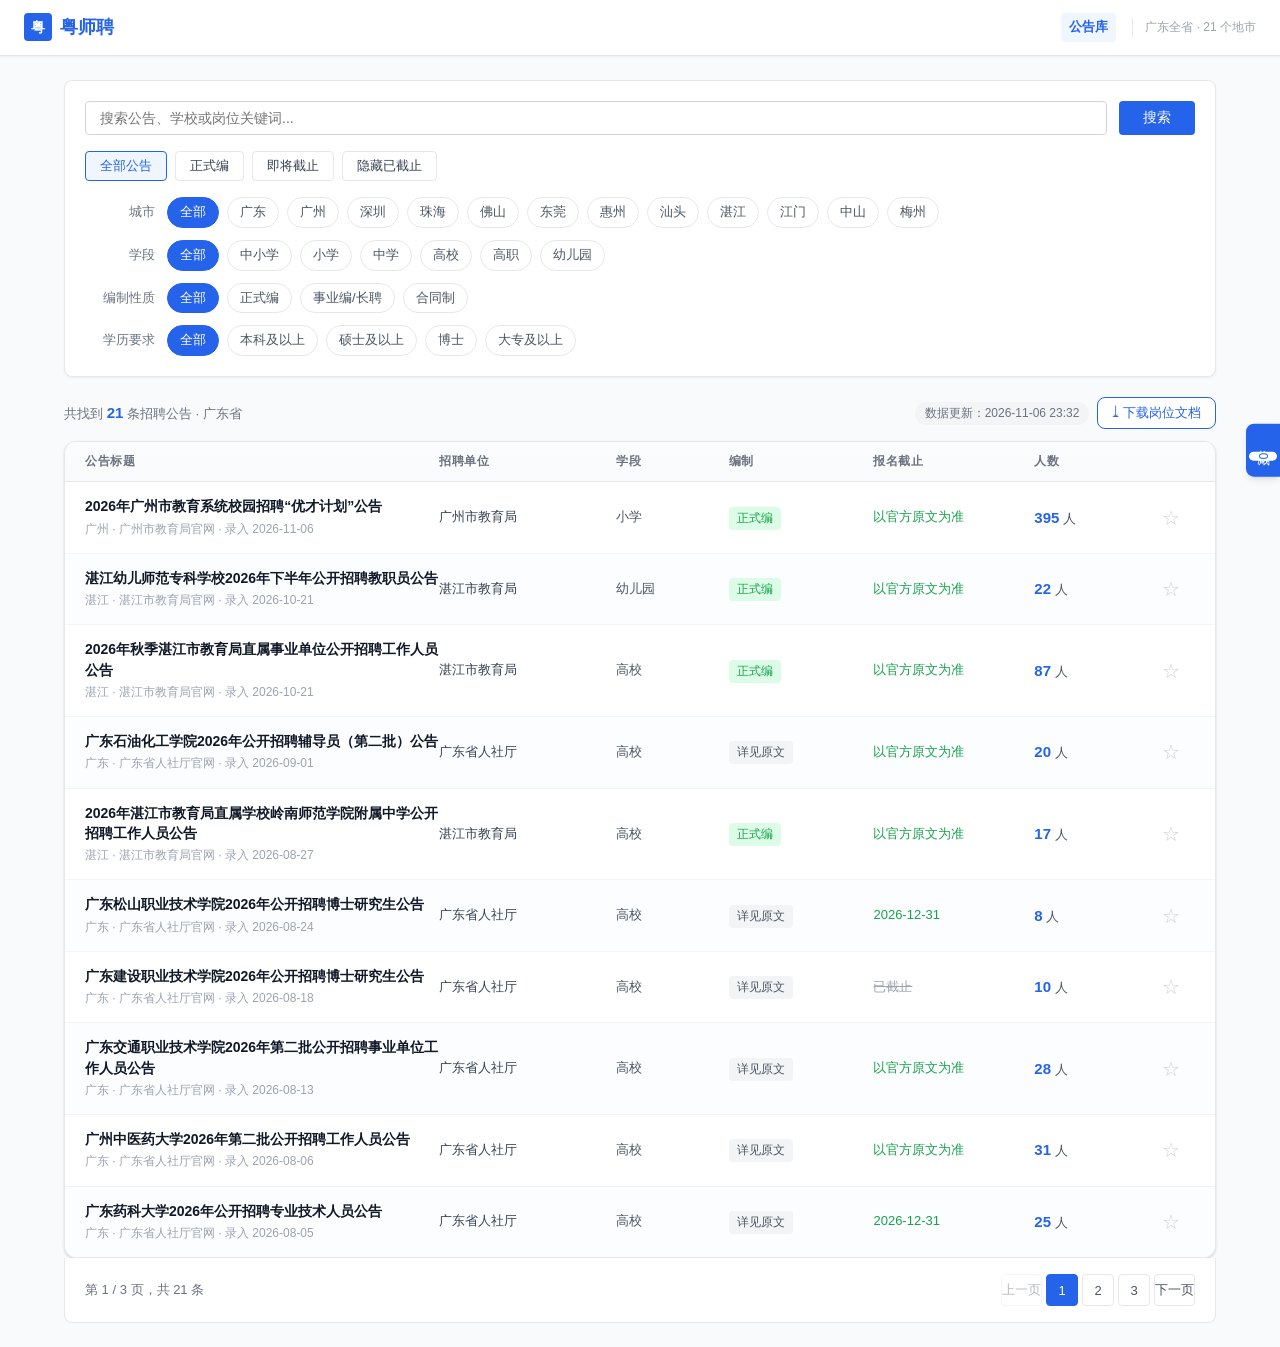
==== index.html @ 8f958a73 "Add files via upload" ====
<!DOCTYPE html>
<html lang="zh-CN">
<head>
  <meta charset="UTF-8">
  <meta name="viewport" content="width=device-width, initial-scale=1.0">
  <title>粤师聘 · 广东省教师招聘公告聚合平台</title>
  <link rel="stylesheet" href="styles.css">
</head>
<body>
<div class="app">
  <!-- 顶部导航 -->
  <nav class="navbar">
    <div class="nav-brand">
      <div class="logo">粤</div>
      <span>粤师聘</span>
    </div>
    <div class="nav-right">
      <a href="index.html" class="nav-link active">公告库</a>
      <span class="nav-note">广东全省 · 21 个地市</span>
    </div>
  </nav>

  <div class="container">
    <!-- 筛选区 -->
    <div class="filter-card">
      <div class="search-row">
        <input type="text" class="search-input" id="searchInput" placeholder="搜索公告、学校或岗位关键词...">
        <button class="search-btn" onclick="doSearch()">搜索</button>
      </div>

      <div class="quick-filters">
        <button class="quick-btn active" data-filter="all" onclick="setQuickFilter(this)">全部公告</button>
        <button class="quick-btn" data-filter="formal" onclick="setQuickFilter(this)">正式编</button>
        <button class="quick-btn" data-filter="soon" onclick="setQuickFilter(this)">即将截止</button>
        <button class="quick-btn" data-filter="hideExpired" onclick="setQuickFilter(this)">隐藏已截止</button>
      </div>

      <div class="filter-row">
        <span class="filter-label">城市</span>
        <div class="filter-tags" id="cityTags"></div>
      </div>
      <div class="filter-row">
        <span class="filter-label">学段</span>
        <div class="filter-tags" id="stageTags"></div>
      </div>
      <div class="filter-row">
        <span class="filter-label">编制性质</span>
        <div class="filter-tags" id="estTags"></div>
      </div>
      <div class="filter-row">
        <span class="filter-label">学历要求</span>
        <div class="filter-tags" id="eduTags"></div>
      </div>
    </div>

    <!-- 统计栏 -->
    <div class="stats-bar">
      <span>共找到 <strong id="totalCount">0</strong> 条招聘公告 · 广东省</span>
      <div class="stats-actions">
        <span class="stats-updated">数据更新：<span id="updatedAt">--</span></span>
        <button class="export-btn" onclick="exportJobs()">⤓ 下载岗位文档</button>
      </div>
    </div>

    <!-- 公告列表 -->
    <div class="table-card">
      <div class="table-header">
        <span>公告标题</span>
        <span>招聘单位</span>
        <span>学段</span>
        <span>编制</span>
        <span>报名截止</span>
        <span>人数</span>
        <span></span>
      </div>
      <div id="jobList"></div>
    </div>

    <!-- 分页 -->
    <div class="pagination">
      <div class="page-info" id="pageInfo">第 1 页</div>
      <div class="page-btns" id="pageBtns"></div>
    </div>
  </div>
</div>

<!-- 右侧收藏栏 -->
<button class="fav-tab" id="favTab" onclick="toggleFavPanel()">收藏<span class="fav-count" id="favCount">0</span></button>
<div class="fav-panel" id="favPanel">
  <div class="fav-panel-header">
    <span>我的收藏</span>
    <button class="fav-panel-close" onclick="toggleFavPanel()">✕</button>
  </div>
  <div class="fav-panel-list" id="favList"></div>
</div>

<script src="mock.js"></script>
<script src="data.js"></script>
<script src="api.js"></script>
<script>
  // 当前筛选状态
  const state = {
    keyword: "",
    city: "全部",
    stage: "全部",
    establishment: "全部",
    education: "全部",
    onlyFormal: false,
    onlySoon: false,
    hideExpired: false,
    page: 1,
    pageSize: 10
  };

  let allJobs = [];

  // ===== 已读 & 收藏（存浏览器本地，关掉网页也记得）=====
  const store = {
    get(key) {
      try { return localStorage.getItem(key); } catch (e) { return null; }
    },
    set(key, val) {
      try { localStorage.setItem(key, val); } catch (e) {}
    }
  };

  const viewedIds = new Set(JSON.parse(store.get('ysp_viewed') || '[]'));
  let favIds = JSON.parse(store.get('ysp_favs') || '[]');

  function markViewed(id) {
    viewedIds.add(id);
    store.set('ysp_viewed', JSON.stringify([...viewedIds]));
  }
  function isFav(id) { return favIds.includes(id); }
  function toggleFav(id, event) {
    event.stopPropagation();
    if (isFav(id)) {
      favIds = favIds.filter(x => x !== id);
    } else {
      favIds.unshift(id);
    }
    store.set('ysp_favs', JSON.stringify(favIds));
    loadJobs();
    renderFavPanel();
  }

  // 初始化筛选标签
  function initTags() {
    renderTags("cityTags", FILTER_OPTIONS.city, "city");
    renderTags("stageTags", FILTER_OPTIONS.stage, "stage");
    renderTags("estTags", FILTER_OPTIONS.establishment, "establishment");
    renderTags("eduTags", FILTER_OPTIONS.education, "education");
  }

  function renderTags(containerId, options, key) {
    const container = document.getElementById(containerId);
    container.innerHTML = options.map(opt =>
      `<span class="filter-tag ${state[key] === opt ? 'active' : ''}" onclick="setFilter('${key}','${opt}')">${opt}</span>`
    ).join('');
  }

  function setFilter(key, value) {
    state[key] = value;
    state.page = 1;
    initTags();
    loadJobs();
  }

  function setQuickFilter(btn) {
    const f = btn.dataset.filter;
    document.querySelectorAll('.quick-btn').forEach(b => b.classList.remove('active'));

    if (f === 'all') {
      state.onlyFormal = false;
      state.onlySoon = false;
      state.hideExpired = false;
    } else if (f === 'formal') {
      state.onlyFormal = !state.onlyFormal;
      state.onlySoon = false;
      state.hideExpired = false;
    } else if (f === 'soon') {
      state.onlySoon = !state.onlySoon;
      state.onlyFormal = false;
      state.hideExpired = false;
    } else if (f === 'hideExpired') {
      state.hideExpired = !state.hideExpired;
      state.onlyFormal = false;
      state.onlySoon = false;
    }

    if (state.onlyFormal || state.hideExpired || state.onlySoon) {
      btn.classList.add('active');
    } else {
      document.querySelector('.quick-btn[data-filter="all"]').classList.add('active');
    }
    state.page = 1;
    loadJobs();
  }

  function doSearch() {
    state.keyword = document.getElementById('searchInput').value.trim();
    state.page = 1;
    loadJobs();
  }

  document.getElementById('searchInput').addEventListener('keydown', (e) => {
    if (e.key === 'Enter') doSearch();
  });

  // 加载公告列表
  async function loadJobs() {
    const { list, total } = await API.getJobs(state);
    allJobs = list;
    document.getElementById('totalCount').textContent = total;

    const start = (state.page - 1) * state.pageSize;
    const pageData = list.slice(start, start + state.pageSize);

    renderList(pageData);
    renderPagination(total);
  }

  function getDeadlineClass(deadline) {
    if (!deadline) return { cls: "deadline-ok", text: "以官方原文为准" };
    const today = new Date();
    const d = new Date(deadline);
    const days = (d - today) / (1000 * 60 * 60 * 24);
    if (days < 0) return { cls: "deadline-over", text: "已截止" };
    if (days <= 7) return { cls: "deadline-soon", text: `${deadline}（${Math.ceil(days)}天）` };
    return { cls: "deadline-ok", text: deadline };
  }

  function getEstBadge(est) {
    if (est.includes("正式编")) return `<span class="badge badge-formal">${est}</span>`;
    if (est.includes("事业编")) return `<span class="badge badge-formal">${est}</span>`;
    if (est.includes("长聘")) return `<span class="badge badge-talent">${est}</span>`;
    return `<span class="badge badge-contract">${est}</span>`;
  }

  function renderList(jobs) {
    const container = document.getElementById('jobList');
    if (jobs.length === 0) {
      container.innerHTML = '<div class="empty-state"><div class="empty-icon">🔍</div><div>暂无符合条件的招聘公告</div><div class="empty-tip">试试换个城市，或点「全部公告」重置筛选</div></div>';
      return;
    }
    container.innerHTML = jobs.map(j => {
      const dl = getDeadlineClass(j.deadline);
      return `
        <div class="table-row ${viewedIds.has(j.id) ? 'viewed' : ''}" onclick="goDetail(${j.id})">
          <div class="c-title">
            <div class="job-title">${j.title}</div>
            <div class="job-meta">${j.city} · ${j.source} · 录入 ${j.recordedAt}</div>
          </div>
          <div class="c-school">${j.school}</div>
          <div class="c-stage">${j.stage}</div>
          <div class="c-est">${getEstBadge(j.establishment)}</div>
          <div class="c-deadline ${dl.cls}">${dl.text}</div>
          <div class="c-head">${j.headcount ? `<strong>${j.headcount}</strong> 人` : '<span style="color:var(--gray-400);">详见原文</span>'}</div>
          <div class="c-fav">
            <button class="fav-star ${isFav(j.id) ? 'active' : ''}" onclick="toggleFav(${j.id}, event)" title="${isFav(j.id) ? '取消收藏' : '收藏'}">${isFav(j.id) ? '★' : '☆'}</button>
          </div>
        </div>
      `;
    }).join('');
  }

  function renderPagination(total) {
    const totalPages = Math.ceil(total / state.pageSize) || 1;
    document.getElementById('pageInfo').textContent = `第 ${state.page} / ${totalPages} 页，共 ${total} 条`;

    let btns = `<button class="page-btn" onclick="goPage(${state.page - 1})" ${state.page <= 1 ? 'disabled' : ''}>上一页</button>`;
    for (let i = 1; i <= totalPages; i++) {
      if (i === 1 || i === totalPages || Math.abs(i - state.page) <= 1) {
        btns += `<button class="page-btn ${i === state.page ? 'active' : ''}" onclick="goPage(${i})">${i}</button>`;
      } else if (Math.abs(i - state.page) === 2) {
        btns += `<span style="padding:0 4px;color:var(--gray-400);">...</span>`;
      }
    }
    btns += `<button class="page-btn" onclick="goPage(${state.page + 1})" ${state.page >= totalPages ? 'disabled' : ''}>下一页</button>`;
    document.getElementById('pageBtns').innerHTML = btns;
  }

  function goPage(p) {
    state.page = p;
    loadJobs();
    window.scrollTo({ top: 0, behavior: 'smooth' });
  }

  function goDetail(id) {
    markViewed(id);
    window.location.href = `detail.html?id=${id}`;
  }

  // ===== 右侧收藏面板 =====
  function toggleFavPanel() {
    document.getElementById('favPanel').classList.toggle('open');
  }

  async function renderFavPanel() {
    document.getElementById('favCount').textContent = favIds.length;
    const { list } = await API.getJobs({});
    const favJobs = favIds.map(id => list.find(j => j.id === id)).filter(Boolean);
    const box = document.getElementById('favList');
    if (favJobs.length === 0) {
      box.innerHTML = '<div class="fav-empty">还没有收藏公告<br>点击列表右侧的 ☆ 即可收藏</div>';
      return;
    }
    box.innerHTML = favJobs.map(j => {
      const dl = getDeadlineClass(j.deadline);
      return `
        <div class="fav-item" onclick="goDetail(${j.id})">
          <div class="fav-item-title">${j.title}</div>
          <div class="fav-item-meta">
            <span class="${dl.cls}">截止 ${dl.text}</span>
            <button class="fav-item-remove" onclick="toggleFav(${j.id}, event)" title="移除收藏">✕</button>
          </div>
        </div>
      `;
    }).join('');
  }

  // 导出当前筛选结果（Excel / WPS 可直接打开的表格）
  function exportJobs() {
    const jobs = allJobs;
    if (!jobs.length) {
      alert('当前没有公告可以导出，请先调整筛选条件');
      return;
    }
    const head = ['公告标题', '城市', '招聘单位', '学段', '编制性质', '招聘人数', '学历要求', '报名截止', '录入日期', '原文链接'];
    const rows = jobs.map(j => [
      j.title,
      j.city,
      j.school,
      j.stage,
      j.establishment,
      j.headcount ? j.headcount + ' 人' : '详见原文',
      j.education,
      j.deadline || '以官方原文为准',
      j.recordedAt,
      j.sourceUrl
    ]);
    const esc = v => '"' + String(v == null ? '' : v).replace(/"/g, '""') + '"';
    const csv = [head, ...rows].map(r => r.map(esc).join(',')).join('\r\n');
    const blob = new Blob(['\ufeff' + csv], { type: 'text/csv;charset=utf-8' });
    const a = document.createElement('a');
    a.href = URL.createObjectURL(blob);
    a.download = '粤师聘-岗位列表-' + new Date().toISOString().slice(0, 10) + '.csv';
    document.body.appendChild(a);
    a.click();
    document.body.removeChild(a);
    setTimeout(() => URL.revokeObjectURL(a.href), 1000);
  }

  // 显示数据更新日期（由爬虫写进 data.js，取不到就用最新一条公告的日期）
  function showUpdatedAt() {
    let t = window.DATA_UPDATED || '';
    if (!t && MOCK_JOBS.length) {
      t = MOCK_JOBS.map(j => j.recordedAt).sort().pop();
    }
    document.getElementById('updatedAt').textContent = t || '--';
  }

  // 初始化
  initTags();
  loadJobs();
  renderFavPanel();
  showUpdatedAt();
</script>
</body>
</html>
---- styles.css ----
/* ===== Design Tokens ===== */
:root {
  /* Colors */
  --primary: #2563eb;
  --primary-dark: #1d4ed8;
  --primary-light: #eff6ff;
  --success: #16a34a;
  --success-bg: #dcfce7;
  --warning: #ea580c;
  --warning-bg: #ffedd5;
  --danger: #dc2626;
  --danger-bg: #fee2e2;
  --gray-50: #f9fafb;
  --gray-100: #f3f4f6;
  --gray-200: #e5e7eb;
  --gray-300: #d1d5db;
  --gray-400: #9ca3af;
  --gray-500: #6b7280;
  --gray-600: #4b5563;
  --gray-700: #374151;
  --gray-800: #1f2937;
  --gray-900: #111827;

  /* Radius */
  --radius-sm: 4px;
  --radius: 8px;
  --radius-lg: 12px;

  /* Spacing */
  --space-1: 4px;
  --space-2: 8px;
  --space-3: 12px;
  --space-4: 16px;
  --space-5: 20px;
  --space-6: 24px;
  --space-8: 32px;

  /* Shadow */
  --shadow-sm: 0 1px 2px rgba(0,0,0,0.05);
  --shadow: 0 1px 3px rgba(0,0,0,0.1), 0 1px 2px rgba(0,0,0,0.06);
  --shadow-md: 0 4px 6px -1px rgba(0,0,0,0.1), 0 2px 4px -2px rgba(0,0,0,0.1);

  /* Font */
  --font: -apple-system, BlinkMacSystemFont, "Segoe UI", "PingFang SC", "Hiragino Sans GB", "Microsoft YaHei", sans-serif;
}

/* ===== Reset ===== */
* { margin: 0; padding: 0; box-sizing: border-box; }
body {
  font-family: var(--font);
  font-size: 14px;
  color: var(--gray-800);
  background: var(--gray-50);
  line-height: 1.6;
}
a { color: inherit; text-decoration: none; }
button { cursor: pointer; font-family: inherit; }
ul { list-style: none; }

/* ===== App Shell ===== */
.app {
  min-height: 100vh;
  display: flex;
  flex-direction: column;
}

/* Top Nav */
.navbar {
  background: #fff;
  border-bottom: 1px solid var(--gray-200);
  padding: 0 var(--space-6);
  height: 56px;
  display: flex;
  align-items: center;
  justify-content: space-between;
  position: sticky;
  top: 0;
  z-index: 100;
  box-shadow: var(--shadow-sm);
}
.nav-brand {
  display: flex;
  align-items: center;
  gap: var(--space-2);
  font-size: 18px;
  font-weight: 700;
  color: var(--primary);
}
.nav-brand .logo {
  width: 28px; height: 28px;
  background: var(--primary);
  border-radius: var(--radius-sm);
  display: flex; align-items: center; justify-content: center;
  color: #fff; font-size: 14px;
}
.nav-right {
  display: flex; align-items: center; gap: var(--space-4);
}
.nav-link {
  font-size: 13px; color: var(--gray-600);
  padding: var(--space-1) var(--space-2);
  border-radius: var(--radius-sm);
}
.nav-link:hover { color: var(--primary); background: var(--primary-light); }
.nav-link.active { color: var(--primary); background: var(--primary-light); font-weight: 600; }
.nav-note {
  font-size: 12px;
  color: var(--gray-400);
  padding-left: var(--space-3);
  border-left: 1px solid var(--gray-200);
}
.nav-btn {
  padding: 6px 16px;
  background: var(--primary);
  color: #fff;
  border: none;
  border-radius: var(--radius-sm);
  font-size: 13px;
}
.nav-btn:hover { background: var(--primary-dark); }

/* Container */
.container {
  max-width: 1200px;
  width: 100%;
  margin: 0 auto;
  padding: var(--space-6);
}

/* ===== Filter Bar ===== */
.filter-card {
  background: #fff;
  border: 1px solid var(--gray-200);
  border-radius: var(--radius);
  padding: var(--space-5);
  margin-bottom: var(--space-5);
  box-shadow: var(--shadow-sm);
}
.filter-row {
  display: flex;
  align-items: center;
  gap: var(--space-3);
  margin-bottom: var(--space-3);
}
.filter-row:last-child { margin-bottom: 0; }
.filter-label {
  font-size: 13px;
  color: var(--gray-500);
  white-space: nowrap;
  min-width: 70px;
  text-align: right;
}
.filter-tags {
  display: flex; flex-wrap: wrap; gap: var(--space-2);
}
.filter-tag {
  padding: 4px 12px;
  border: 1px solid var(--gray-200);
  border-radius: 999px;
  font-size: 13px;
  color: var(--gray-600);
  background: #fff;
  transition: all .15s;
}
.filter-tag:hover { border-color: var(--primary); color: var(--primary); }
.filter-tag.active {
  background: var(--primary);
  color: #fff;
  border-color: var(--primary);
}
.search-row {
  display: flex; gap: var(--space-3);
  margin-bottom: var(--space-4);
}
.search-input {
  flex: 1;
  padding: 8px 14px;
  border: 1px solid var(--gray-300);
  border-radius: var(--radius-sm);
  font-size: 14px;
  outline: none;
}
.search-input:focus { border-color: var(--primary); box-shadow: 0 0 0 3px var(--primary-light); }
.search-btn {
  padding: 8px 24px;
  background: var(--primary);
  color: #fff;
  border: none;
  border-radius: var(--radius-sm);
  font-size: 14px;
}
.search-btn:hover { background: var(--primary-dark); }
.quick-filters {
  display: flex; gap: var(--space-2);
  margin-bottom: var(--space-4);
}
.quick-btn {
  padding: 5px 14px;
  border: 1px solid var(--gray-200);
  border-radius: var(--radius-sm);
  font-size: 13px;
  color: var(--gray-700);
  background: #fff;
  display: flex; align-items: center; gap: 4px;
}
.quick-btn:hover { border-color: var(--primary); color: var(--primary); }
.quick-btn.active { background: var(--primary-light); border-color: var(--primary); color: var(--primary); }

/* Stats Bar */
.stats-bar {
  display: flex; align-items: center; justify-content: space-between;
  margin-bottom: var(--space-3);
  font-size: 13px;
  color: var(--gray-500);
}
.stats-bar strong { color: var(--primary); font-size: 15px; }
.stats-updated {
  display: inline-flex; align-items: center;
  padding: 2px 10px;
  background: var(--gray-100);
  border-radius: 999px;
  font-size: 12px;
  color: var(--gray-500);
}
.stats-actions {
  display: flex; align-items: center; gap: var(--space-2);
}
.export-btn {
  display: inline-flex; align-items: center; gap: 4px;
  padding: 6px 14px;
  font-size: 13px;
  font-weight: 500;
  color: var(--primary);
  background: #fff;
  border: 1px solid var(--primary);
  border-radius: var(--radius);
  cursor: pointer;
  transition: all .15s;
}
.export-btn:hover {
  background: var(--primary);
  color: #fff;
  box-shadow: var(--shadow-sm);
}

/* ===== Job Table ===== */
.table-card {
  background: #fff;
  border: 1px solid var(--gray-200);
  border-radius: var(--radius-lg);
  overflow: hidden;
  box-shadow: var(--shadow);
}
.table-header {
  display: grid;
  grid-template-columns: 2.2fr 1.1fr 0.7fr 0.9fr 1fr 0.7fr 48px;
  padding: 10px var(--space-5);
  background: linear-gradient(180deg, #fbfcfe, var(--gray-50));
  border-bottom: 1px solid var(--gray-200);
  font-size: 12px;
  font-weight: 600;
  letter-spacing: .5px;
  color: var(--gray-500);
}
.table-row {
  display: grid;
  grid-template-columns: 2.2fr 1.1fr 0.7fr 0.9fr 1fr 0.7fr 48px;
  padding: 14px var(--space-5);
  border-bottom: 1px solid var(--gray-100);
  align-items: center;
  transition: background .15s, box-shadow .15s;
  cursor: pointer;
}
.table-row:nth-child(even) { background: #fcfdff; }
.table-row:last-child { border-bottom: none; }
.table-row:hover { background: var(--primary-light); box-shadow: inset 3px 0 0 var(--primary); }
.job-title {
  font-weight: 600;
  color: var(--gray-900);
  font-size: 14px;
  line-height: 1.45;
  margin-bottom: 3px;
  display: -webkit-box;
  -webkit-line-clamp: 2;
  -webkit-box-orient: vertical;
  overflow: hidden;
}
.job-meta {
  font-size: 12px;
  color: var(--gray-400);
}
.c-school { font-size: 13px; color: var(--gray-700); }
.c-stage { font-size: 13px; color: var(--gray-600); }
.c-head { font-size: 13px; color: var(--gray-600); }
.c-head strong { color: var(--primary); font-size: 15px; }
.c-fav { text-align: center; }

/* Empty state */
.empty-state {
  padding: 72px 20px;
  text-align: center;
  color: var(--gray-500);
}
.empty-state .empty-icon {
  font-size: 34px;
  margin-bottom: var(--space-3);
  opacity: .55;
}
.empty-state .empty-tip {
  margin-top: 6px;
  font-size: 12px;
  color: var(--gray-400);
}
.badge {
  display: inline-block;
  padding: 2px 8px;
  border-radius: var(--radius-sm);
  font-size: 12px;
  font-weight: 500;
}
.badge-formal { background: var(--success-bg); color: var(--success); }
.badge-contract { background: var(--gray-100); color: var(--gray-600); }
.badge-talent { background: #fef3c7; color: #b45309; }
.badge-warn { background: var(--warning-bg); color: var(--warning); }
.badge-expired { background: var(--danger-bg); color: var(--danger); }
.deadline-ok { color: var(--success); font-size: 13px; }
.deadline-soon { color: var(--warning); font-size: 13px; font-weight: 600; }
.deadline-over { color: var(--gray-400); font-size: 13px; text-decoration: line-through; }

/* ===== Pagination ===== */
.pagination {
  display: flex; align-items: center; justify-content: space-between;
  padding: var(--space-4) var(--space-5);
  background: #fff;
  border: 1px solid var(--gray-200);
  border-top: none;
  border-radius: 0 0 var(--radius) var(--radius);
}
.page-info { font-size: 13px; color: var(--gray-500); }
.page-btns { display: flex; gap: var(--space-1); }
.page-btn {
  min-width: 32px; height: 32px;
  border: 1px solid var(--gray-200);
  border-radius: var(--radius-sm);
  background: #fff;
  color: var(--gray-600);
  font-size: 13px;
  display: flex; align-items: center; justify-content: center;
}
.page-btn:hover { border-color: var(--primary); color: var(--primary); }
.page-btn.active { background: var(--primary); color: #fff; border-color: var(--primary); }
.page-btn:disabled { opacity: .4; cursor: not-allowed; }

/* ===== Detail Page ===== */
.detail-card {
  background: #fff;
  border: 1px solid var(--gray-200);
  border-radius: var(--radius);
  padding: var(--space-8);
  box-shadow: var(--shadow-sm);
}
.detail-back {
  display: inline-flex; align-items: center; gap: 4px;
  color: var(--primary);
  font-size: 13px;
  margin-bottom: var(--space-5);
}
.detail-title {
  font-size: 22px;
  font-weight: 700;
  color: var(--gray-900);
  margin-bottom: var(--space-4);
  line-height: 1.4;
}
.detail-meta {
  display: flex; flex-wrap: wrap; gap: var(--space-3);
  padding: var(--space-4);
  background: var(--gray-50);
  border-radius: var(--radius);
  margin-bottom: var(--space-6);
}
.meta-item {
  font-size: 13px;
  color: var(--gray-600);
}
.meta-item span { color: var(--gray-900); font-weight: 600; }
.detail-section { margin-bottom: var(--space-6); }
.detail-section h3 {
  font-size: 15px;
  font-weight: 600;
  color: var(--gray-900);
  margin-bottom: var(--space-3);
  padding-left: var(--space-2);
  border-left: 3px solid var(--primary);
}
.detail-section p, .detail-section li {
  font-size: 14px;
  color: var(--gray-700);
  line-height: 1.8;
}
.detail-section ul { padding-left: var(--space-5); }
.detail-section li { list-style: disc; margin-bottom: var(--space-1); }
.detail-actions {
  display: flex; gap: var(--space-3);
  margin-top: var(--space-6);
  padding-top: var(--space-5);
  border-top: 1px solid var(--gray-200);
}
.btn-primary {
  padding: 10px 24px;
  background: var(--primary);
  color: #fff;
  border: none;
  border-radius: var(--radius-sm);
  font-size: 14px;
  font-weight: 500;
}
.btn-primary:hover { background: var(--primary-dark); }
.btn-outline {
  padding: 10px 24px;
  background: #fff;
  color: var(--primary);
  border: 1px solid var(--primary);
  border-radius: var(--radius-sm);
  font-size: 14px;
  font-weight: 500;
}
.btn-outline:hover { background: var(--primary-light); }

/* ===== Responsive ===== */
@media (max-width: 768px) {
  .navbar { padding: 0 var(--space-3); }
  .nav-note { display: none; }
  .container { padding: var(--space-3); }
  .filter-card { padding: var(--space-4); }
  .filter-row { align-items: flex-start; flex-direction: column; gap: 6px; }
  .filter-label { min-width: auto; text-align: left; font-size: 12px; }
  .quick-filters { flex-wrap: wrap; }
  .stats-bar { font-size: 12px; flex-wrap: wrap; gap: 8px; }
  .stats-actions { flex: 0 0 100%; justify-content: space-between; }
  .export-btn { padding: 7px 12px; font-size: 12px; }

  /* 手机端：一行公告变成一张小卡片 */
  .table-header { display: none; }
  .table-row {
    display: flex;
    flex-wrap: wrap;
    align-items: center;
    gap: 8px;
    position: relative;
    padding: 14px 44px 14px 16px;
  }
  .table-row:hover { box-shadow: none; }
  .c-title { flex: 0 0 100%; margin-bottom: 2px; }
  .job-title { font-size: 15px; -webkit-line-clamp: 3; }
  .job-meta { font-size: 11px; }
  .c-school {
    flex: 0 0 100%;
    font-size: 12px;
    color: var(--gray-500);
    white-space: nowrap;
    overflow: hidden;
    text-overflow: ellipsis;
  }
  .c-stage, .c-est, .c-deadline, .c-head { font-size: 12px; }
  .c-stage::before { content: "学段 "; color: var(--gray-400); }
  .c-est { order: 5; }
  .c-head { order: 6; }
  .c-head::before { content: "招 "; color: var(--gray-400); }
  .c-head strong { font-size: 13px; }
  .c-deadline { order: 7; }
  .c-fav {
    position: absolute;
    top: 10px; right: 8px;
  }
  .detail-card { padding: var(--space-4); }
  .detail-title { font-size: 18px; }
}

/* ===== 已读标记 ===== */
.table-row.viewed .job-title { color: var(--gray-400); font-weight: 500; }
.table-row.viewed .job-meta { color: var(--gray-300); }

/* ===== 收藏星标 ===== */
.fav-star {
  background: none; border: none;
  font-size: 18px; line-height: 1;
  color: var(--gray-300);
  padding: 4px;
  transition: color .15s, transform .1s;
}
.fav-star:hover { color: #f59e0b; transform: scale(1.2); }
.fav-star.active { color: #f59e0b; }

/* ===== 右侧收藏栏 ===== */
.fav-tab {
  position: fixed; right: 0; top: 50%;
  transform: translateY(-50%);
  z-index: 200;
  background: var(--primary); color: #fff;
  border: none; border-radius: 8px 0 0 8px;
  padding: 16px 8px;
  font-size: 13px;
  writing-mode: vertical-lr;
  letter-spacing: 2px;
  box-shadow: var(--shadow-md);
}
.fav-tab:hover { background: var(--primary-dark); }
.fav-tab .fav-count {
  background: #fff; color: var(--primary);
  border-radius: 999px;
  padding: 1px 7px; margin-top: 8px;
  font-size: 12px; letter-spacing: 0;
}
.fav-panel {
  position: fixed; top: 0; right: -360px;
  width: 320px; height: 100vh;
  background: #fff;
  box-shadow: -4px 0 16px rgba(0,0,0,.12);
  z-index: 300;
  transition: right .25s ease;
  display: flex; flex-direction: column;
}
.fav-panel.open { right: 0; }
.fav-panel-header {
  display: flex; align-items: center; justify-content: space-between;
  padding: var(--space-4) var(--space-5);
  border-bottom: 1px solid var(--gray-200);
  font-size: 15px; font-weight: 600;
}
.fav-panel-close { background: none; border: none; font-size: 16px; color: var(--gray-500); }
.fav-panel-close:hover { color: var(--gray-800); }
.fav-panel-list { flex: 1; overflow-y: auto; padding: var(--space-3); }
.fav-item {
  border: 1px solid var(--gray-200);
  border-radius: var(--radius);
  padding: var(--space-3);
  margin-bottom: var(--space-2);
  cursor: pointer;
  transition: border-color .15s, background .15s;
}
.fav-item:hover { border-color: var(--primary); background: var(--primary-light); }
.fav-item-title {
  font-size: 13px; font-weight: 600; color: var(--gray-800);
  display: -webkit-box; -webkit-line-clamp: 2; -webkit-box-orient: vertical; overflow: hidden;
}
.fav-item-meta {
  display: flex; align-items: center; justify-content: space-between;
  margin-top: 6px; font-size: 12px;
}
.fav-item-remove { background: none; border: none; color: var(--gray-400); font-size: 13px; padding: 2px 6px; }
.fav-item-remove:hover { color: var(--danger); }
.fav-empty { text-align: center; color: var(--gray-400); padding: 60px 20px; font-size: 13px; line-height: 2; }
.btn-outline.fav-on { background: #fef3c7; border-color: #f59e0b; color: #b45309; }

@media (max-width: 768px) {
  .fav-panel { width: 85vw; right: -90vw; }
}
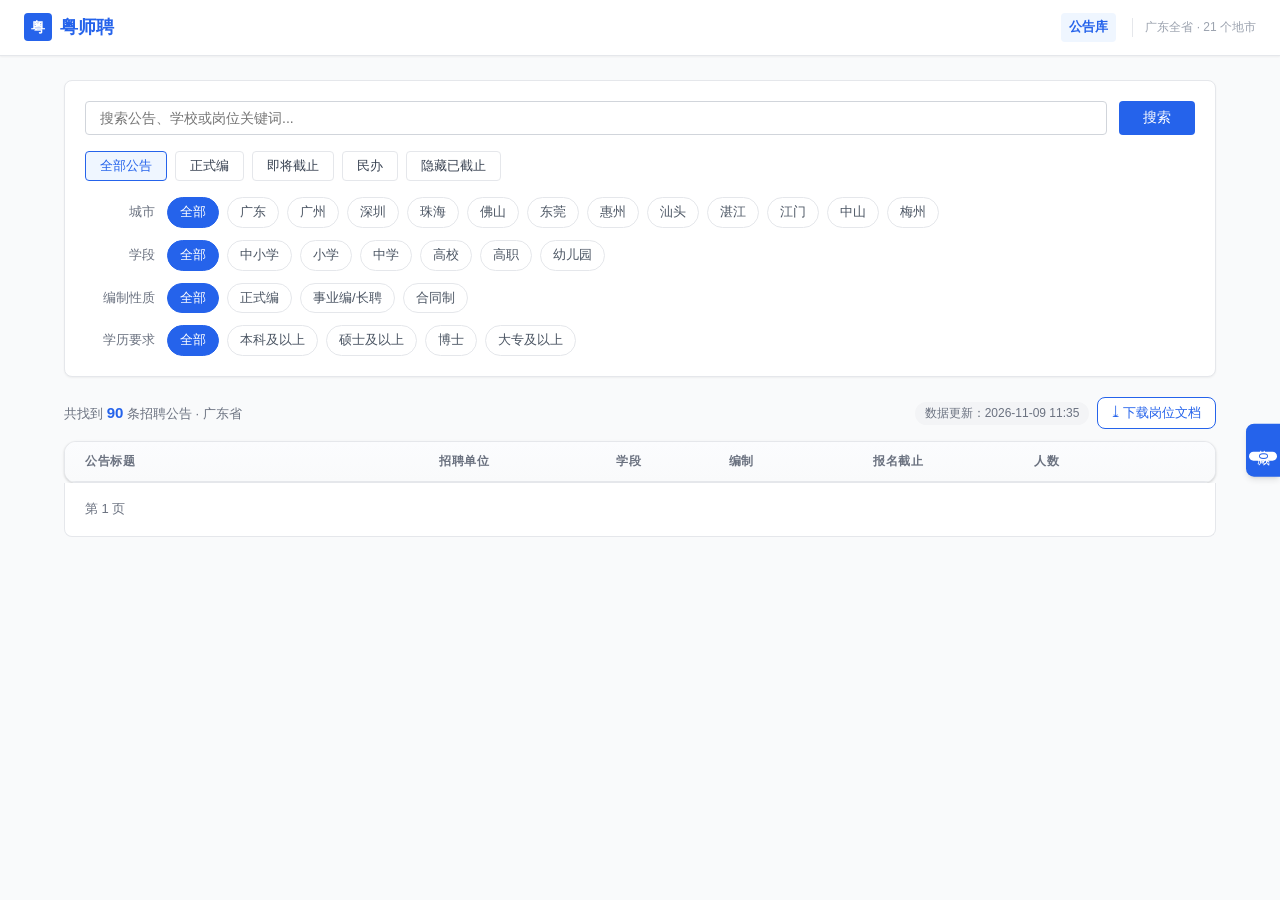
==== commit c7bfe6db: "页面增加正式编/即将截止/民办标签与民办筛选" ====
--- a/index.html
+++ b/index.html
@@ -32,6 +32,7 @@
         <button class="quick-btn active" data-filter="all" onclick="setQuickFilter(this)">全部公告</button>
         <button class="quick-btn" data-filter="formal" onclick="setQuickFilter(this)">正式编</button>
         <button class="quick-btn" data-filter="soon" onclick="setQuickFilter(this)">即将截止</button>
+        <button class="quick-btn" data-filter="private" onclick="setQuickFilter(this)">民办</button>
         <button class="quick-btn" data-filter="hideExpired" onclick="setQuickFilter(this)">隐藏已截止</button>
       </div>
 
@@ -107,6 +108,7 @@
     education: "全部",
     onlyFormal: false,
     onlySoon: false,
+    onlyPrivate: false,
     hideExpired: false,
     page: 1,
     pageSize: 10
@@ -173,22 +175,31 @@
     if (f === 'all') {
       state.onlyFormal = false;
       state.onlySoon = false;
+      state.onlyPrivate = false;
       state.hideExpired = false;
     } else if (f === 'formal') {
       state.onlyFormal = !state.onlyFormal;
       state.onlySoon = false;
+      state.onlyPrivate = false;
       state.hideExpired = false;
     } else if (f === 'soon') {
       state.onlySoon = !state.onlySoon;
       state.onlyFormal = false;
+      state.onlyPrivate = false;
+      state.hideExpired = false;
+    } else if (f === 'private') {
+      state.onlyPrivate = !state.onlyPrivate;
+      state.onlyFormal = false;
+      state.onlySoon = false;
       state.hideExpired = false;
     } else if (f === 'hideExpired') {
       state.hideExpired = !state.hideExpired;
       state.onlyFormal = false;
       state.onlySoon = false;
-    }
-
-    if (state.onlyFormal || state.hideExpired || state.onlySoon) {
+      state.onlyPrivate = false;
+    }
+
+    if (state.onlyFormal || state.onlySoon || state.onlyPrivate || state.hideExpired) {
       btn.classList.add('active');
     } else {
       document.querySelector('.quick-btn[data-filter="all"]').classList.add('active');
@@ -237,6 +248,15 @@
     return `<span class="badge badge-contract">${est}</span>`;
   }
 
+  // 一眼区分：正式编 / 即将截止 / 民办
+  function getJobTags(j) {
+    const tags = [];
+    if (isFormalJob(j)) tags.push('<span class="tag tag-formal">正式编</span>');
+    if (isSoonJob(j)) tags.push('<span class="tag tag-soon">即将截止</span>');
+    if (isPrivateJob(j)) tags.push('<span class="tag tag-private">民办</span>');
+    return tags.length ? `<div class="job-tags">${tags.join('')}</div>` : '';
+  }
+
   function renderList(jobs) {
     const container = document.getElementById('jobList');
     if (jobs.length === 0) {
@@ -249,6 +269,7 @@
         <div class="table-row ${viewedIds.has(j.id) ? 'viewed' : ''}" onclick="goDetail(${j.id})">
           <div class="c-title">
             <div class="job-title">${j.title}</div>
+            ${getJobTags(j)}
             <div class="job-meta">${j.city} · ${j.source} · 录入 ${j.recordedAt}</div>
           </div>
           <div class="c-school">${j.school}</div>
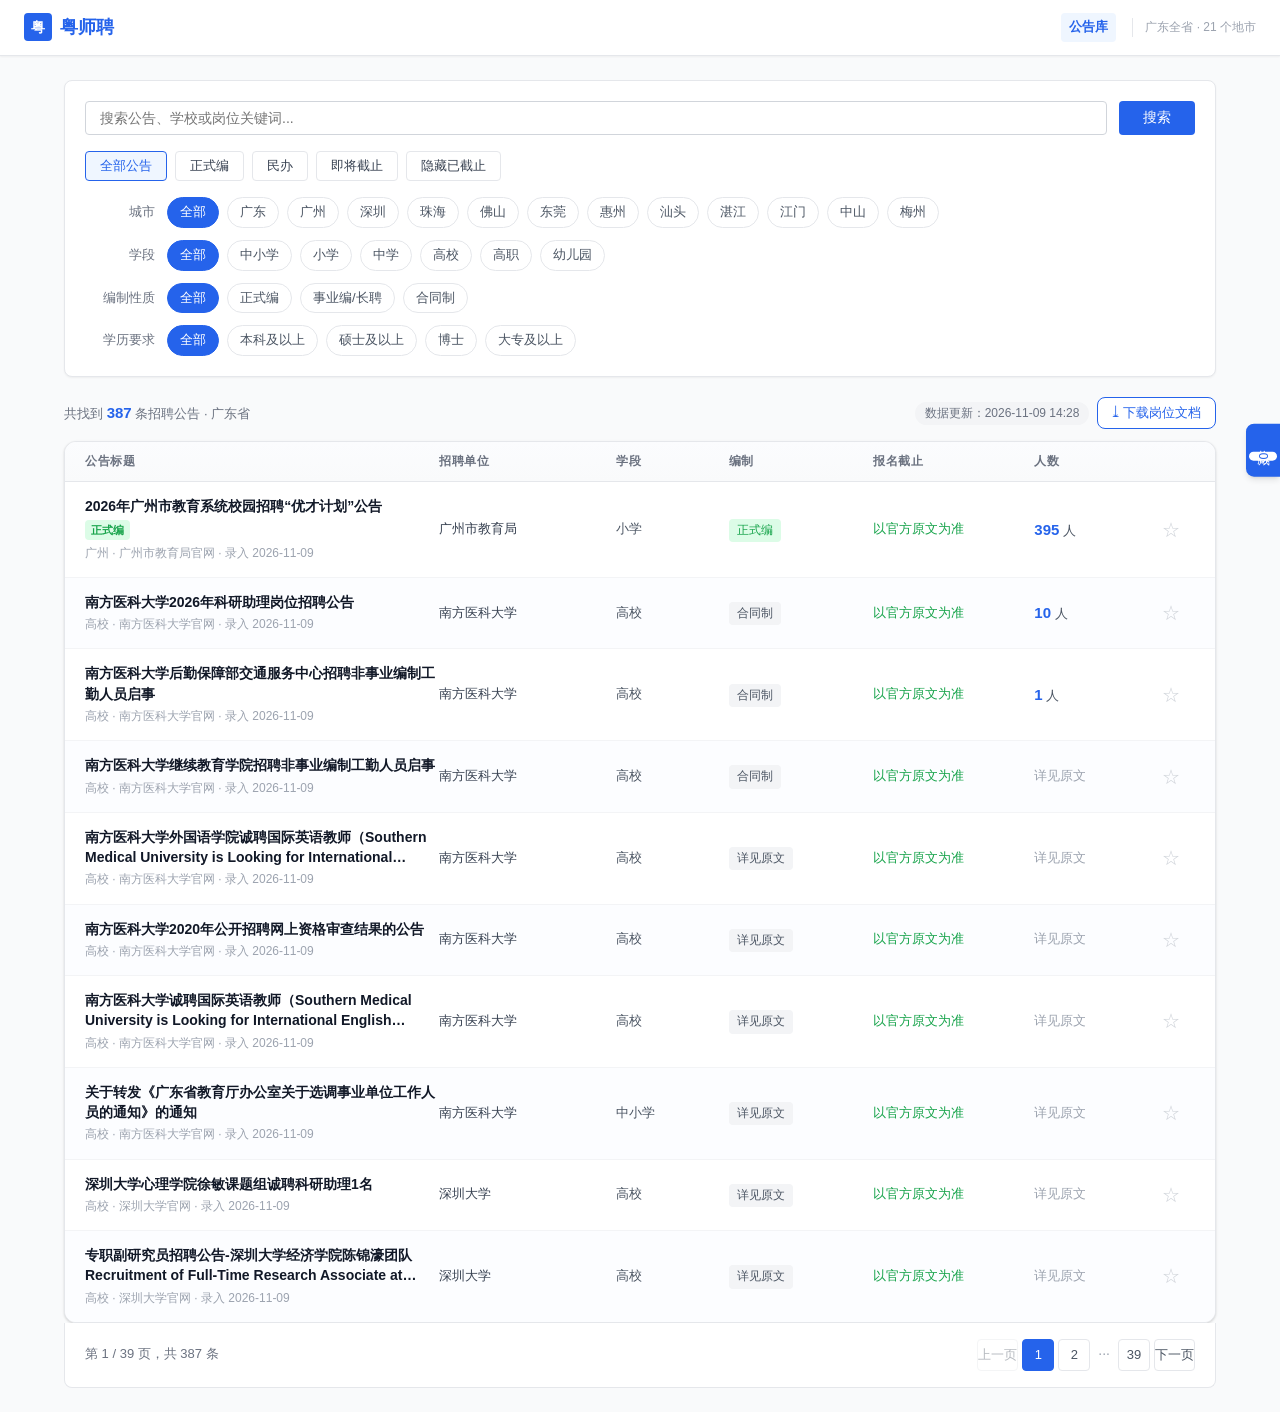
==== commit 96a8182a: "民办标记与筛选按钮顺序 index.html" ====
--- a/index.html
+++ b/index.html
@@ -31,8 +31,8 @@
       <div class="quick-filters">
         <button class="quick-btn active" data-filter="all" onclick="setQuickFilter(this)">全部公告</button>
         <button class="quick-btn" data-filter="formal" onclick="setQuickFilter(this)">正式编</button>
+        <button class="quick-btn" data-filter="private" onclick="setQuickFilter(this)">民办</button>
         <button class="quick-btn" data-filter="soon" onclick="setQuickFilter(this)">即将截止</button>
-        <button class="quick-btn" data-filter="private" onclick="setQuickFilter(this)">民办</button>
         <button class="quick-btn" data-filter="hideExpired" onclick="setQuickFilter(this)">隐藏已截止</button>
       </div>
 
--- a/styles.css
+++ b/styles.css
@@ -294,6 +294,26 @@
 .c-head { font-size: 13px; color: var(--gray-600); }
 .c-head strong { color: var(--primary); font-size: 15px; }
 .c-fav { text-align: center; }
+
+/* ===== 公告小标签（正式编 / 即将截止 / 民办）===== */
+.job-tags {
+  display: flex;
+  flex-wrap: wrap;
+  gap: 4px;
+  margin: 0 0 4px;
+}
+.tag {
+  display: inline-block;
+  padding: 1px 6px;
+  border-radius: 4px;
+  font-size: 11px;
+  font-weight: 600;
+  line-height: 1.65;
+  white-space: nowrap;
+}
+.tag-formal { background: var(--success-bg); color: var(--success); }
+.tag-soon { background: var(--warning-bg); color: var(--warning); }
+.tag-private { background: #ede9fe; color: #6d28d9; }
 
 /* Empty state */
 .empty-state {
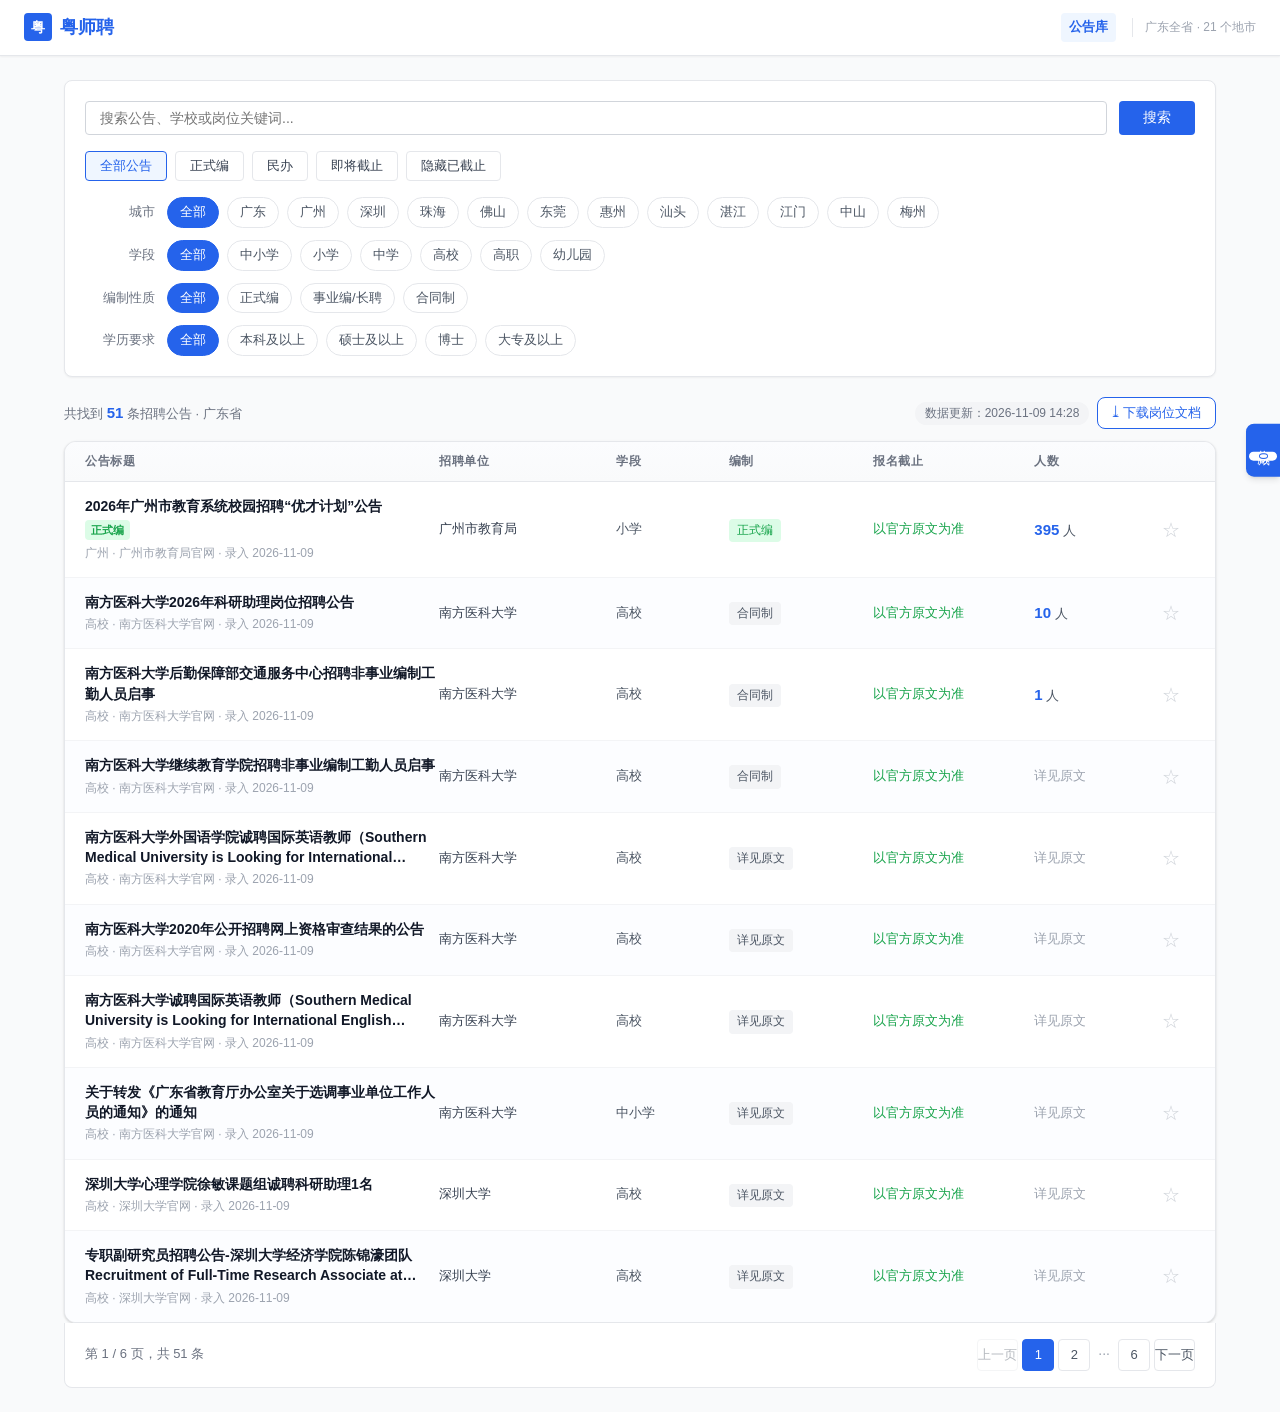
==== commit 83d728a3: "隐藏万行第三方来源 index.html" ====
--- a/index.html
+++ b/index.html
@@ -4,7 +4,7 @@
   <meta charset="UTF-8">
   <meta name="viewport" content="width=device-width, initial-scale=1.0">
   <title>粤师聘 · 广东省教师招聘公告聚合平台</title>
-  <link rel="stylesheet" href="styles.css">
+  <link rel="stylesheet" href="styles.css?v=20261109c">
 </head>
 <body>
 <div class="app">
@@ -95,9 +95,9 @@
   <div class="fav-panel-list" id="favList"></div>
 </div>
 
-<script src="mock.js"></script>
-<script src="data.js"></script>
-<script src="api.js"></script>
+<script src="mock.js?v=20261109c"></script>
+<script src="data.js?v=20261109c"></script>
+<script src="api.js?v=20261109c"></script>
 <script>
   // 当前筛选状态
   const state = {
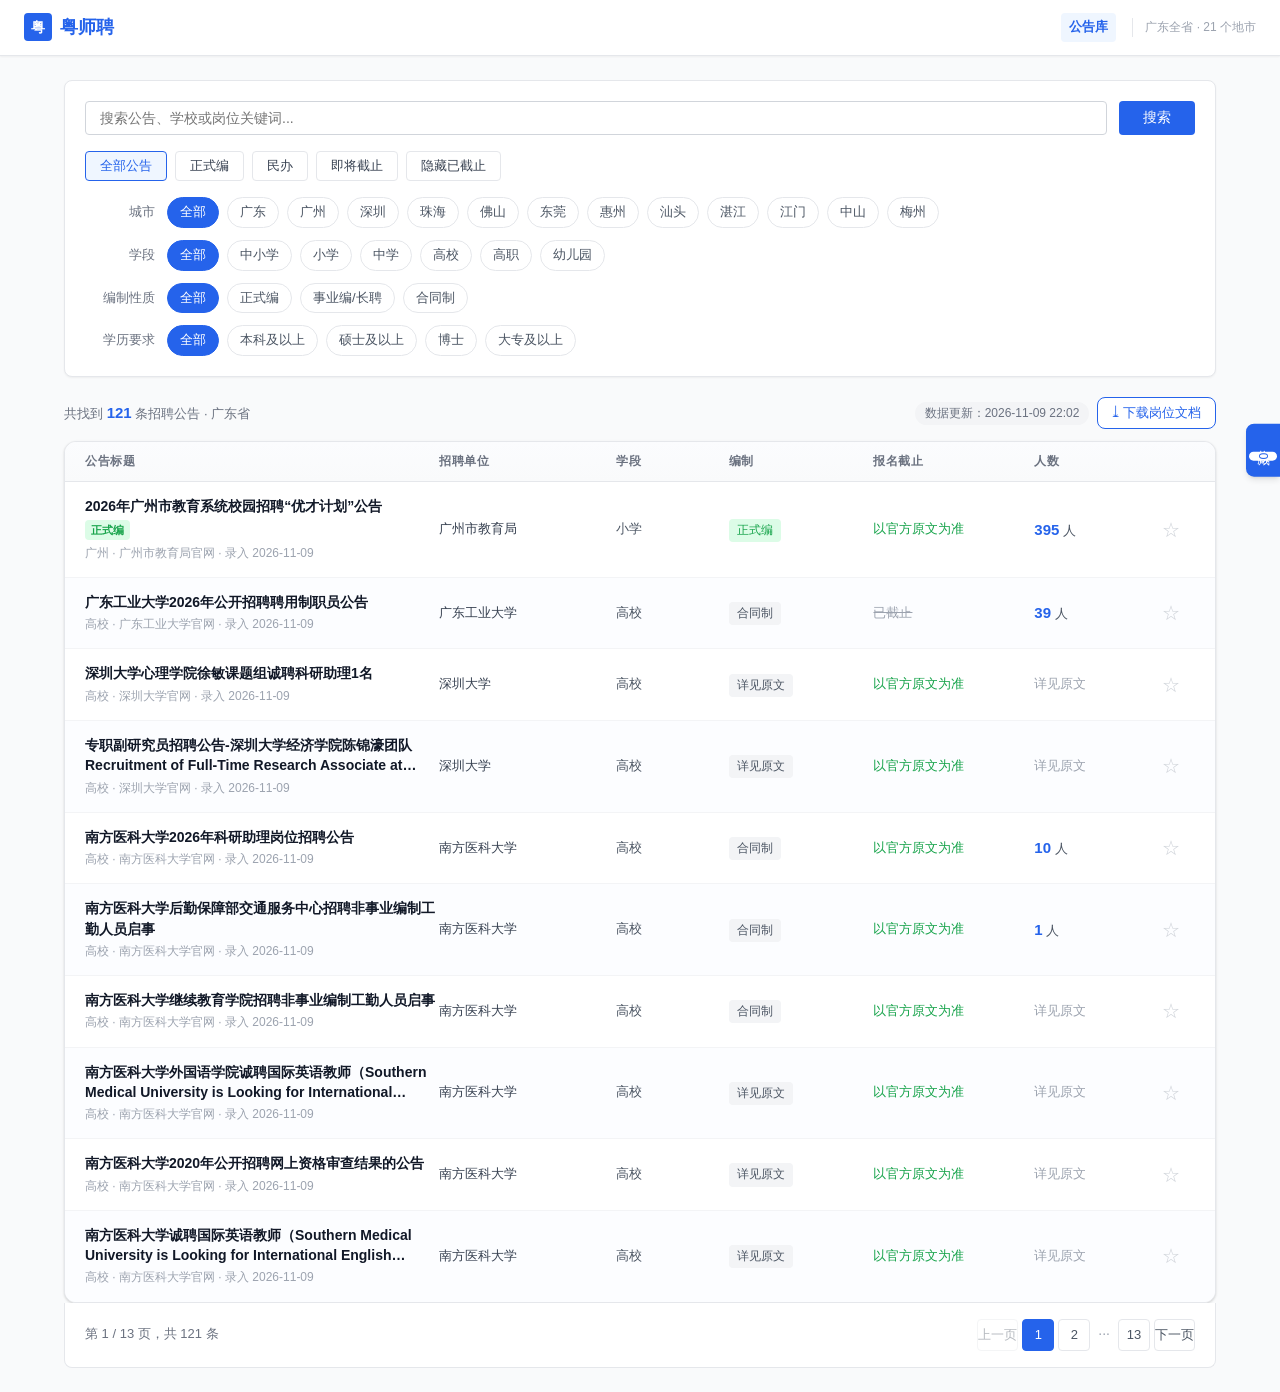
==== commit 0018c2a7: "接入高校官网招聘源：index.html" ====
--- a/index.html
+++ b/index.html
@@ -4,7 +4,7 @@
   <meta charset="UTF-8">
   <meta name="viewport" content="width=device-width, initial-scale=1.0">
   <title>粤师聘 · 广东省教师招聘公告聚合平台</title>
-  <link rel="stylesheet" href="styles.css?v=20261109c">
+  <link rel="stylesheet" href="styles.css?v=20261109e">
 </head>
 <body>
 <div class="app">
@@ -95,9 +95,9 @@
   <div class="fav-panel-list" id="favList"></div>
 </div>
 
-<script src="mock.js?v=20261109c"></script>
-<script src="data.js?v=20261109c"></script>
-<script src="api.js?v=20261109c"></script>
+<script src="mock.js?v=20261109e"></script>
+<script src="data.js?v=20261109e"></script>
+<script src="api.js?v=20261109e"></script>
 <script>
   // 当前筛选状态
   const state = {
